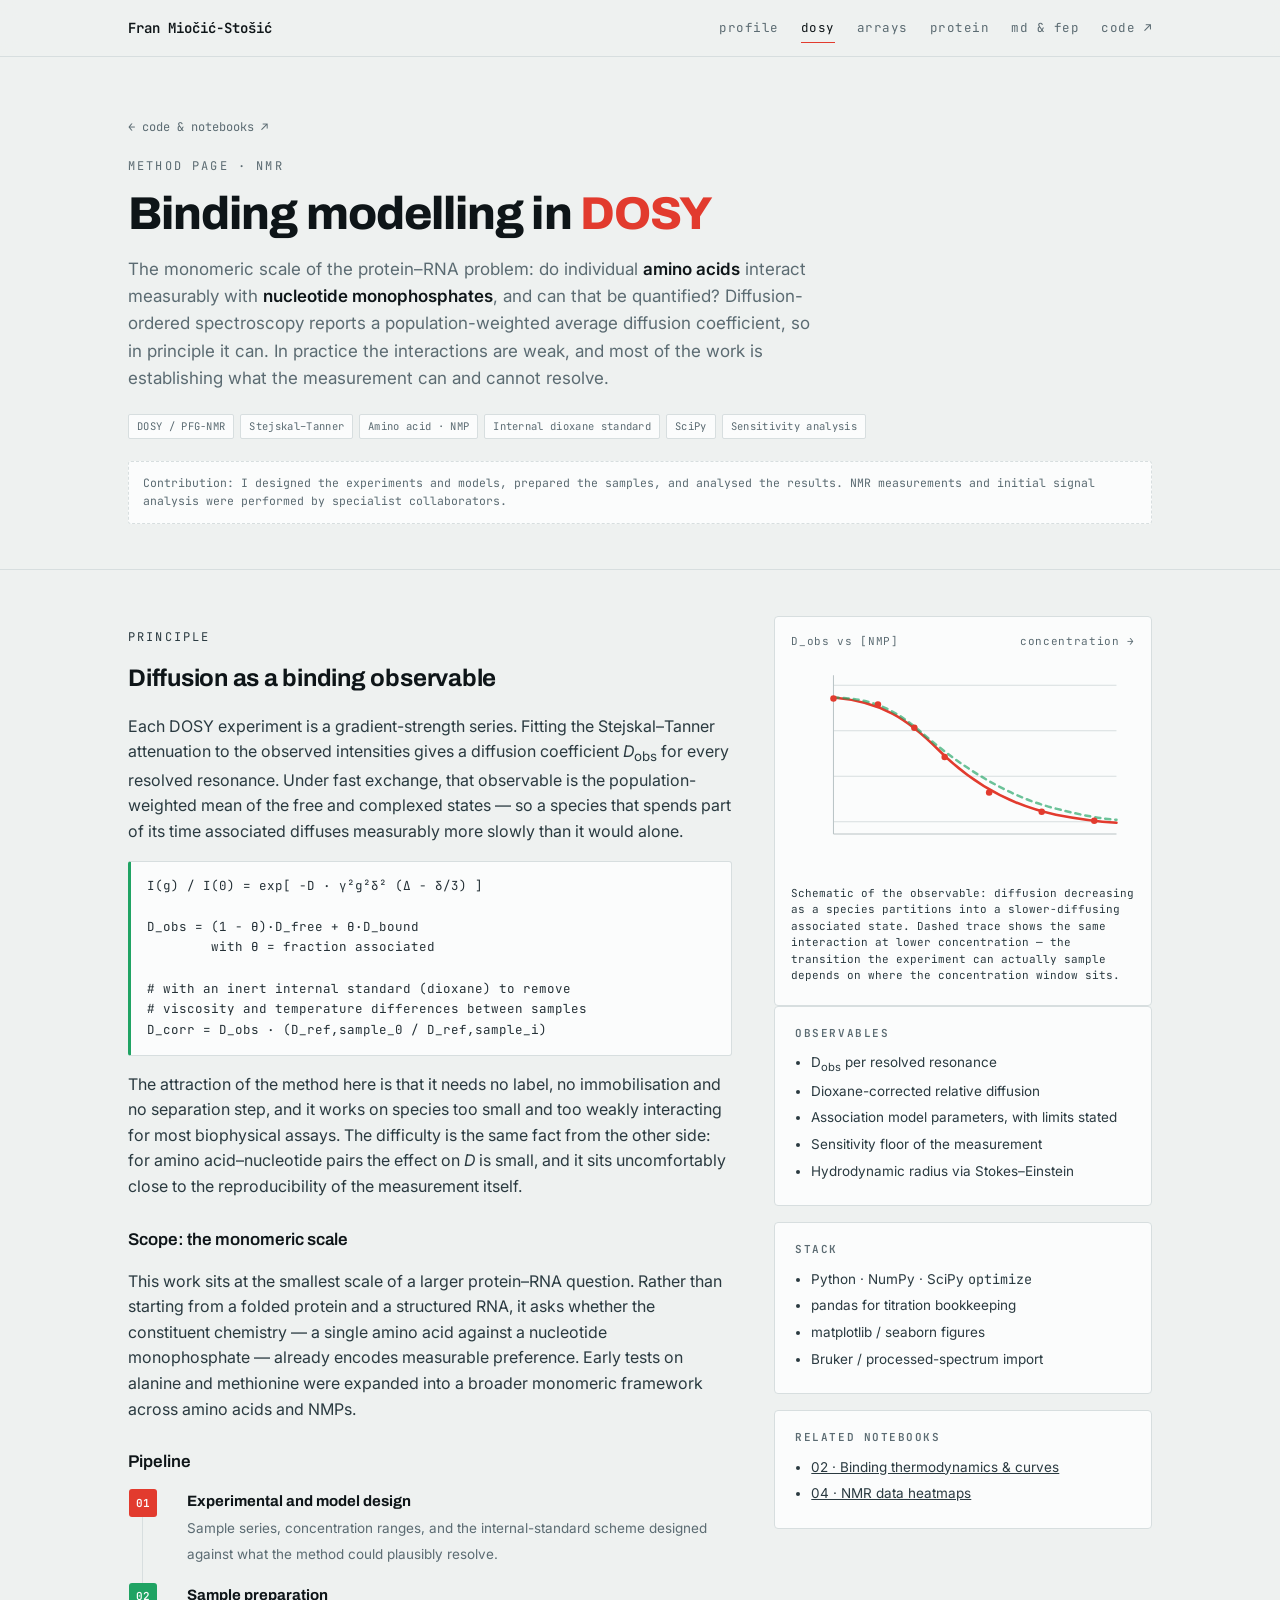
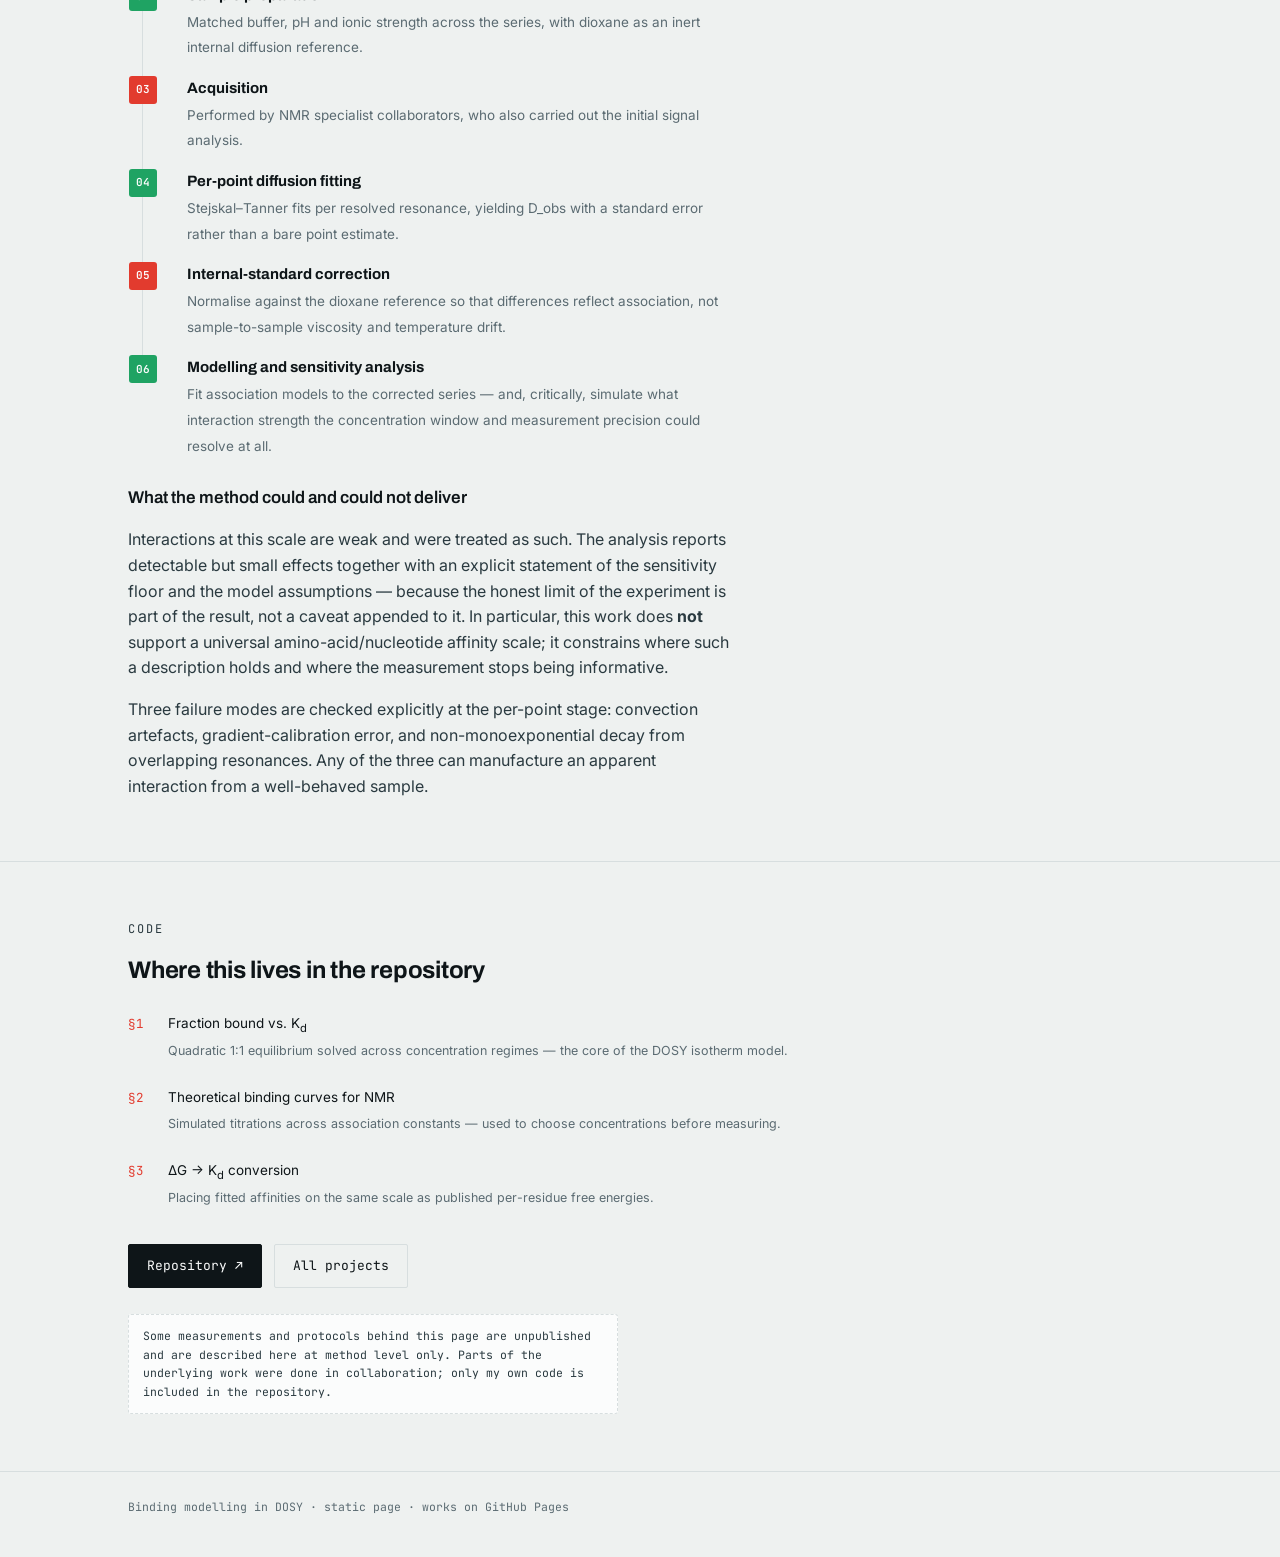
==== dosy-binding-modelling.html @ 75b1667c "Add files via upload" ====
<!doctype html>
<html lang="en">
<head>
<meta charset="utf-8">
<meta name="viewport" content="width=device-width, initial-scale=1">
<title>Binding modelling in DOSY — Fran Miočić-Stošić</title>
<meta name="description" content="Modelling weak amino-acid–nucleotide interactions by diffusion-ordered NMR: population-weighted diffusion coefficients, sensitivity limits, and explicit treatment of model boundaries.">
<link rel="preconnect" href="https://fonts.googleapis.com">
<link rel="preconnect" href="https://fonts.gstatic.com" crossorigin>
<link href="https://fonts.googleapis.com/css2?family=Archivo:wght@500;600;700;800&family=Inter:wght@400;500;600&family=JetBrains+Mono:wght@400;500;600&display=swap" rel="stylesheet">
<link rel="stylesheet" href="assets/site.css">
</head>
<body>

<div class="topbar"><div class="wrap">
  <a class="brandmark" href="index.html">Fran Miočić-Stošić</a>
  <nav class="navlinks">
    <a href="index.html">profile</a>
    <a class="here" href="dosy-binding-modelling.html">dosy</a>
    <a href="peptide-array-binding.html">arrays</a>
    <a href="protein-expression-purification.html">protein</a>
    <a href="md-free-energy-perturbation.html">md &amp; fep</a>
    <a class="hide-sm" href="https://franmiosto-hub.github.io/biophysics-portfolio/#work" target="_blank" rel="noopener noreferrer">code ↗</a>
  </nav>
</div></div>

<header class="pagehead"><div class="wrap">
  <a class="crumb" href="https://franmiosto-hub.github.io/biophysics-portfolio/" target="_blank" rel="noopener noreferrer">← code &amp; notebooks ↗</a>
  <p class="eyebrow" style="margin-top:18px">Method page · NMR</p>
  <h1>Binding modelling in <span class="accent">DOSY</span></h1>
  <p class="lede">The monomeric scale of the protein–RNA problem: do individual <strong>amino acids</strong> interact measurably with <strong>nucleotide monophosphates</strong>, and can that be quantified? Diffusion-ordered spectroscopy reports a population-weighted average diffusion coefficient, so in principle it can. In practice the interactions are weak, and most of the work is establishing what the measurement can and cannot resolve.</p>
  <div class="tags">
    <span class="tag">DOSY / PFG-NMR</span><span class="tag">Stejskal–Tanner</span>
    <span class="tag">Amino acid · NMP</span><span class="tag">Internal dioxane standard</span>
    <span class="tag">SciPy</span><span class="tag">Sensitivity analysis</span>
  </div>
  <p class="note" style="margin-top:22px">Contribution: I designed the experiments and models, prepared the samples, and analysed the results. NMR measurements and initial signal analysis were performed by specialist collaborators.</p>
</div></header>

<main>

<section class="section"><div class="wrap"><div class="cols">
  <div>
    <p class="eyebrow">Principle</p>
    <h2>Diffusion as a binding observable</h2>
    <p>Each DOSY experiment is a gradient-strength series. Fitting the Stejskal–Tanner attenuation to the observed intensities gives a diffusion coefficient <em>D</em><sub>obs</sub> for every resolved resonance. Under fast exchange, that observable is the population-weighted mean of the free and complexed states — so a species that spends part of its time associated diffuses measurably more slowly than it would alone.</p>

    <pre class="code-block">I(g) / I(0) = exp[ -D · γ²g²δ² (Δ - δ/3) ]

D_obs = (1 - θ)·D_free + θ·D_bound
        with θ = fraction associated

# with an inert internal standard (dioxane) to remove
# viscosity and temperature differences between samples
D_corr = D_obs · (D_ref,sample_0 / D_ref,sample_i)</pre>

    <p>The attraction of the method here is that it needs no label, no immobilisation and no separation step, and it works on species too small and too weakly interacting for most biophysical assays. The difficulty is the same fact from the other side: for amino acid–nucleotide pairs the effect on <em>D</em> is small, and it sits uncomfortably close to the reproducibility of the measurement itself.</p>

    <h3>Scope: the monomeric scale</h3>
    <p>This work sits at the smallest scale of a larger protein–RNA question. Rather than starting from a folded protein and a structured RNA, it asks whether the constituent chemistry — a single amino acid against a nucleotide monophosphate — already encodes measurable preference. Early tests on alanine and methionine were expanded into a broader monomeric framework across amino acids and NMPs.</p>

    <h3>Pipeline</h3>
    <ol class="steps">
      <li><b>Experimental and model design</b><span>Sample series, concentration ranges, and the internal-standard scheme designed against what the method could plausibly resolve.</span></li>
      <li class="alt"><b>Sample preparation</b><span>Matched buffer, pH and ionic strength across the series, with dioxane as an inert internal diffusion reference.</span></li>
      <li><b>Acquisition</b><span>Performed by NMR specialist collaborators, who also carried out the initial signal analysis.</span></li>
      <li class="alt"><b>Per-point diffusion fitting</b><span>Stejskal–Tanner fits per resolved resonance, yielding D_obs with a standard error rather than a bare point estimate.</span></li>
      <li><b>Internal-standard correction</b><span>Normalise against the dioxane reference so that differences reflect association, not sample-to-sample viscosity and temperature drift.</span></li>
      <li class="alt"><b>Modelling and sensitivity analysis</b><span>Fit association models to the corrected series — and, critically, simulate what interaction strength the concentration window and measurement precision could resolve at all.</span></li>
    </ol>

    <h3>What the method could and could not deliver</h3>
    <p>Interactions at this scale are weak and were treated as such. The analysis reports detectable but small effects together with an explicit statement of the sensitivity floor and the model assumptions — because the honest limit of the experiment is part of the result, not a caveat appended to it. In particular, this work does <strong>not</strong> support a universal amino-acid/nucleotide affinity scale; it constrains where such a description holds and where the measurement stops being informative.</p>

    <p>Three failure modes are checked explicitly at the per-point stage: convection artefacts, gradient-calibration error, and non-monoexponential decay from overlapping resonances. Any of the three can manufacture an apparent interaction from a well-behaved sample.</p>
  </div>

  <aside>
    <div class="figure">
      <div class="figlabel"><span>D_obs vs [NMP]</span><span>concentration →</span></div>
      <svg viewBox="0 0 340 210" width="100%" role="img" aria-label="Schematic DOSY association curve">
        <g class="grid">
          <line x1="42" y1="28" x2="322" y2="28"/><line x1="42" y1="73" x2="322" y2="73"/>
          <line x1="42" y1="118" x2="322" y2="118"/><line x1="42" y1="163" x2="322" y2="163"/>
        </g>
        <line class="axis" x1="42" y1="175" x2="322" y2="175"/>
        <line class="axis" x1="42" y1="18" x2="42" y2="175"/>
        <path class="curve c5" d="M42 40 C 90 44, 116 62, 146 92 C 176 122, 214 146, 262 156 C 288 161, 306 163, 322 164"/>
        <path class="curve c3" style="stroke-dasharray:5 5;opacity:.65" d="M42 40 C 78 41, 100 50, 126 72 C 158 100, 206 136, 262 150 C 290 157, 306 160, 322 161"/>
        <g fill="var(--cy5)">
          <circle cx="42" cy="41" r="3.2"/><circle cx="86" cy="47" r="3.2"/><circle cx="122" cy="70" r="3.2"/>
          <circle cx="152" cy="99" r="3.2"/><circle cx="196" cy="134" r="3.2"/><circle cx="248" cy="153" r="3.2"/>
          <circle cx="300" cy="162" r="3.2"/>
        </g>
      </svg>
      <p class="figcap">Schematic of the observable: diffusion decreasing as a species partitions into a slower-diffusing associated state. Dashed trace shows the same interaction at lower concentration — the transition the experiment can actually sample depends on where the concentration window sits.</p>
    </div>

    <div class="panel">
      <h4>Observables</h4>
      <ul>
        <li>D<sub>obs</sub> per resolved resonance</li>
        <li>Dioxane-corrected relative diffusion</li>
        <li>Association model parameters, with limits stated</li>
        <li>Sensitivity floor of the measurement</li>
        <li>Hydrodynamic radius via Stokes–Einstein</li>
      </ul>
    </div>

    <div class="panel">
      <h4>Stack</h4>
      <ul>
        <li>Python · NumPy · SciPy <span class="mono">optimize</span></li>
        <li>pandas for titration bookkeeping</li>
        <li>matplotlib / seaborn figures</li>
        <li>Bruker / processed-spectrum import</li>
      </ul>
    </div>

    <div class="panel">
      <h4>Related notebooks</h4>
      <ul>
        <li><a href="https://github.com/franmiosto-hub/biophysics-portfolio/blob/main/02_binding_thermodynamics_and_curves.ipynb" target="_blank" rel="noopener noreferrer">02 · Binding thermodynamics &amp; curves</a></li>
        <li><a href="https://github.com/franmiosto-hub/biophysics-portfolio/blob/main/04_sequence_structure_utilities.ipynb" target="_blank" rel="noopener noreferrer">04 · NMR data heatmaps</a></li>
      </ul>
    </div>
  </aside>
</div></div></section>

<hr class="rule">

<section class="section"><div class="wrap">
  <p class="eyebrow">Code</p>
  <h2>Where this lives in the repository</h2>
  <div class="nblist">
    <a href="https://github.com/franmiosto-hub/biophysics-portfolio/blob/main/02_binding_thermodynamics_and_curves.ipynb" target="_blank" rel="noopener noreferrer">
      <span class="nb-name">§1</span>
      <span><span class="nb-title">Fraction bound vs. K<sub>d</sub></span><br><span class="nb-desc">Quadratic 1:1 equilibrium solved across concentration regimes — the core of the DOSY isotherm model.</span></span>
    </a>
    <a href="https://github.com/franmiosto-hub/biophysics-portfolio/blob/main/02_binding_thermodynamics_and_curves.ipynb" target="_blank" rel="noopener noreferrer">
      <span class="nb-name">§2</span>
      <span><span class="nb-title">Theoretical binding curves for NMR</span><br><span class="nb-desc">Simulated titrations across association constants — used to choose concentrations before measuring.</span></span>
    </a>
    <a href="https://github.com/franmiosto-hub/biophysics-portfolio/blob/main/02_binding_thermodynamics_and_curves.ipynb" target="_blank" rel="noopener noreferrer">
      <span class="nb-name">§3</span>
      <span><span class="nb-title">ΔG → K<sub>d</sub> conversion</span><br><span class="nb-desc">Placing fitted affinities on the same scale as published per-residue free energies.</span></span>
    </a>
  </div>
  <div class="cta-row">
    <a class="btn" href="https://github.com/franmiosto-hub/biophysics-portfolio" target="_blank" rel="noopener noreferrer">Repository ↗</a>
    <a class="btn ghost" href="https://franmiosto-hub.github.io/biophysics-portfolio/#work" target="_blank" rel="noopener noreferrer">All projects</a>
  </div>
  <p class="note">Some measurements and protocols behind this page are unpublished and are described here at method level only. Parts of the underlying work were done in collaboration; only my own code is included in the repository.</p>
</div></section>

</main>

<footer><div class="wrap">Binding modelling in DOSY · static page · works on GitHub Pages</div></footer>
</body>
</html>
---- assets/site.css ----
/* Shared styles for biophysics-portfolio subpages.
   Palette and typography mirror index.html. */
:root{
  --bench:#eef1f0; --paper:#fbfcfc; --ink:#0e1518; --muted:#5b6b72;
  --hair:#d7dedf; --cy5:#e23b2e; --cy3:#1fa363;
  --display:'Archivo',system-ui,sans-serif; --body:'Inter',system-ui,sans-serif; --mono:'JetBrains Mono',monospace;
}
*{box-sizing:border-box}
html{scroll-behavior:smooth}
body{margin:0;background:var(--bench);color:var(--ink);font-family:var(--body);line-height:1.6;-webkit-font-smoothing:antialiased}
a{color:inherit}
.wrap{max-width:1080px;margin:0 auto;padding:0 28px}
.mono{font-family:var(--mono)}
.eyebrow{font-family:var(--mono);font-size:12px;letter-spacing:.18em;text-transform:uppercase;color:var(--muted)}

/* topbar */
.topbar{position:sticky;top:0;z-index:20;background:rgba(238,241,240,.82);backdrop-filter:blur(8px);border-bottom:1px solid var(--hair)}
.topbar .wrap{display:flex;align-items:center;justify-content:space-between;height:56px}
.brandmark{font-family:var(--mono);font-weight:600;font-size:14px;text-decoration:none}
.navlinks{display:flex;gap:22px;font-family:var(--mono);font-size:12.5px;letter-spacing:.04em}
.navlinks a{color:var(--muted);text-decoration:none;padding:4px 0;border-bottom:1px solid transparent;transition:.15s}
.navlinks a:hover,.navlinks a:focus-visible{color:var(--ink);border-color:var(--cy5)}
.navlinks a.here{color:var(--ink);border-color:var(--cy5)}
@media(max-width:760px){.navlinks{gap:14px;font-size:11.5px}}
@media(max-width:560px){.navlinks a.hide-sm{display:none}}

/* page header */
.pagehead{padding:56px 0 34px;border-bottom:1px solid var(--hair)}
.crumb{font-family:var(--mono);font-size:12px;color:var(--muted);text-decoration:none}
.crumb:hover{color:var(--cy5)}
.pagehead h1{font-family:var(--display);font-weight:800;font-size:clamp(28px,4.4vw,46px);line-height:1.05;letter-spacing:-.02em;margin:14px 0 0;max-width:22ch}
.pagehead h1 .accent{color:var(--cy5)}
.lede{font-size:17px;color:var(--muted);max-width:62ch;margin:18px 0 0}
.lede strong{color:var(--ink);font-weight:600}
.tags{display:flex;flex-wrap:wrap;gap:6px;margin-top:22px}
.tag{font-family:var(--mono);font-size:10.5px;letter-spacing:.03em;color:var(--muted);border:1px solid var(--hair);border-radius:2px;padding:3px 8px;background:var(--paper)}

/* content */
.section{padding:46px 0}
.section h2{font-family:var(--display);font-weight:700;font-size:24px;letter-spacing:-.01em;margin:0 0 4px}
.section h3{font-family:var(--display);font-weight:600;font-size:17px;margin:26px 0 6px}
.section p{max-width:70ch;color:#2a3a40}
.rule{border:none;border-top:1px solid var(--hair);margin:0}

/* two-column layout */
.cols{display:grid;grid-template-columns:1.6fr 1fr;gap:42px;align-items:start}
@media(max-width:860px){.cols{grid-template-columns:1fr;gap:28px}}

/* side panel */
.panel{background:var(--paper);border:1px solid var(--hair);border-radius:4px;padding:18px 20px}
.panel h4{font-family:var(--mono);font-size:11px;letter-spacing:.14em;text-transform:uppercase;color:var(--muted);margin:0 0 10px;font-weight:600}
.panel ul{margin:0;padding-left:16px;font-size:13.5px;color:#2a3a40}
.panel ul li{margin-bottom:5px}
.panel + .panel{margin-top:16px}

/* step list */
.steps{counter-reset:step;list-style:none;padding:0;margin:14px 0 0}
.steps li{counter-increment:step;position:relative;padding:0 0 16px 44px;border-left:1px solid var(--hair);margin-left:14px}
.steps li:last-child{border-left-color:transparent;padding-bottom:0}
.steps li::before{content:counter(step,decimal-leading-zero);position:absolute;left:-14px;top:0;width:28px;height:28px;display:grid;place-items:center;border-radius:3px;background:var(--cy5);color:var(--paper);font-family:var(--mono);font-size:11px;font-weight:600}
.steps li.alt::before{background:var(--cy3)}
.steps b{font-family:var(--display);font-size:15px;display:block;margin-bottom:2px}
.steps span{font-size:13.5px;color:var(--muted)}

/* code block */
pre.code-block{background:var(--paper);border:1px solid var(--hair);border-left:3px solid var(--cy3);border-radius:3px;padding:14px 16px;overflow-x:auto;font-family:var(--mono);font-size:12.5px;line-height:1.65;color:#243036;margin:14px 0}

/* figure */
.figure{background:var(--paper);border:1px solid var(--hair);border-radius:4px;padding:16px 16px 10px}
.figure .figlabel{display:flex;justify-content:space-between;font-family:var(--mono);font-size:11px;color:var(--muted);letter-spacing:.06em;margin-bottom:6px}
.figcap{font-family:var(--mono);font-size:11px;color:var(--muted);margin-top:8px;line-height:1.5}
svg .grid{stroke:var(--hair);stroke-width:1}
svg .axis{stroke:#b9c3c5;stroke-width:1}
svg .curve{fill:none;stroke-width:2.5;stroke-linecap:round}
svg .c5{stroke:var(--cy5)} svg .c3{stroke:var(--cy3)}

/* notebook links */
.nblist{display:grid;gap:2px;margin-top:10px}
.nblist a{display:flex;gap:14px;align-items:baseline;text-decoration:none;padding:10px;margin-left:-10px;border-radius:3px;transition:background .12s}
.nblist a:hover,.nblist a:focus-visible{background:var(--paper)}
.nblist .nb-name{font-family:var(--mono);font-size:12.5px;color:var(--cy5);flex:0 0 auto;width:26px}
.nblist .nb-title{font-size:13.5px}
.nblist .nb-desc{color:var(--muted);font-size:12.5px}

.btn{font-family:var(--mono);font-size:13px;text-decoration:none;padding:11px 18px;border-radius:2px;border:1px solid var(--ink);background:var(--ink);color:var(--paper);transition:.15s;display:inline-block}
.btn:hover,.btn:focus-visible{background:transparent;color:var(--ink)}
.btn.ghost{background:transparent;color:var(--ink);border-color:var(--hair)}
.btn.ghost:hover,.btn.ghost:focus-visible{border-color:var(--cy5);color:var(--cy5)}
.cta-row{display:flex;flex-wrap:wrap;gap:12px;margin-top:24px}

.note{margin-top:26px;font-family:var(--mono);font-size:11.5px;color:var(--muted);background:var(--paper);border:1px dashed var(--hair);border-radius:3px;padding:12px 14px;line-height:1.6}
footer{padding:26px 0 40px;font-family:var(--mono);font-size:11.5px;color:var(--muted);border-top:1px solid var(--hair)}
:focus-visible{outline:2px solid var(--cy5);outline-offset:2px}
@media (prefers-reduced-motion:reduce){*{animation:none!important;transition:none!important}}
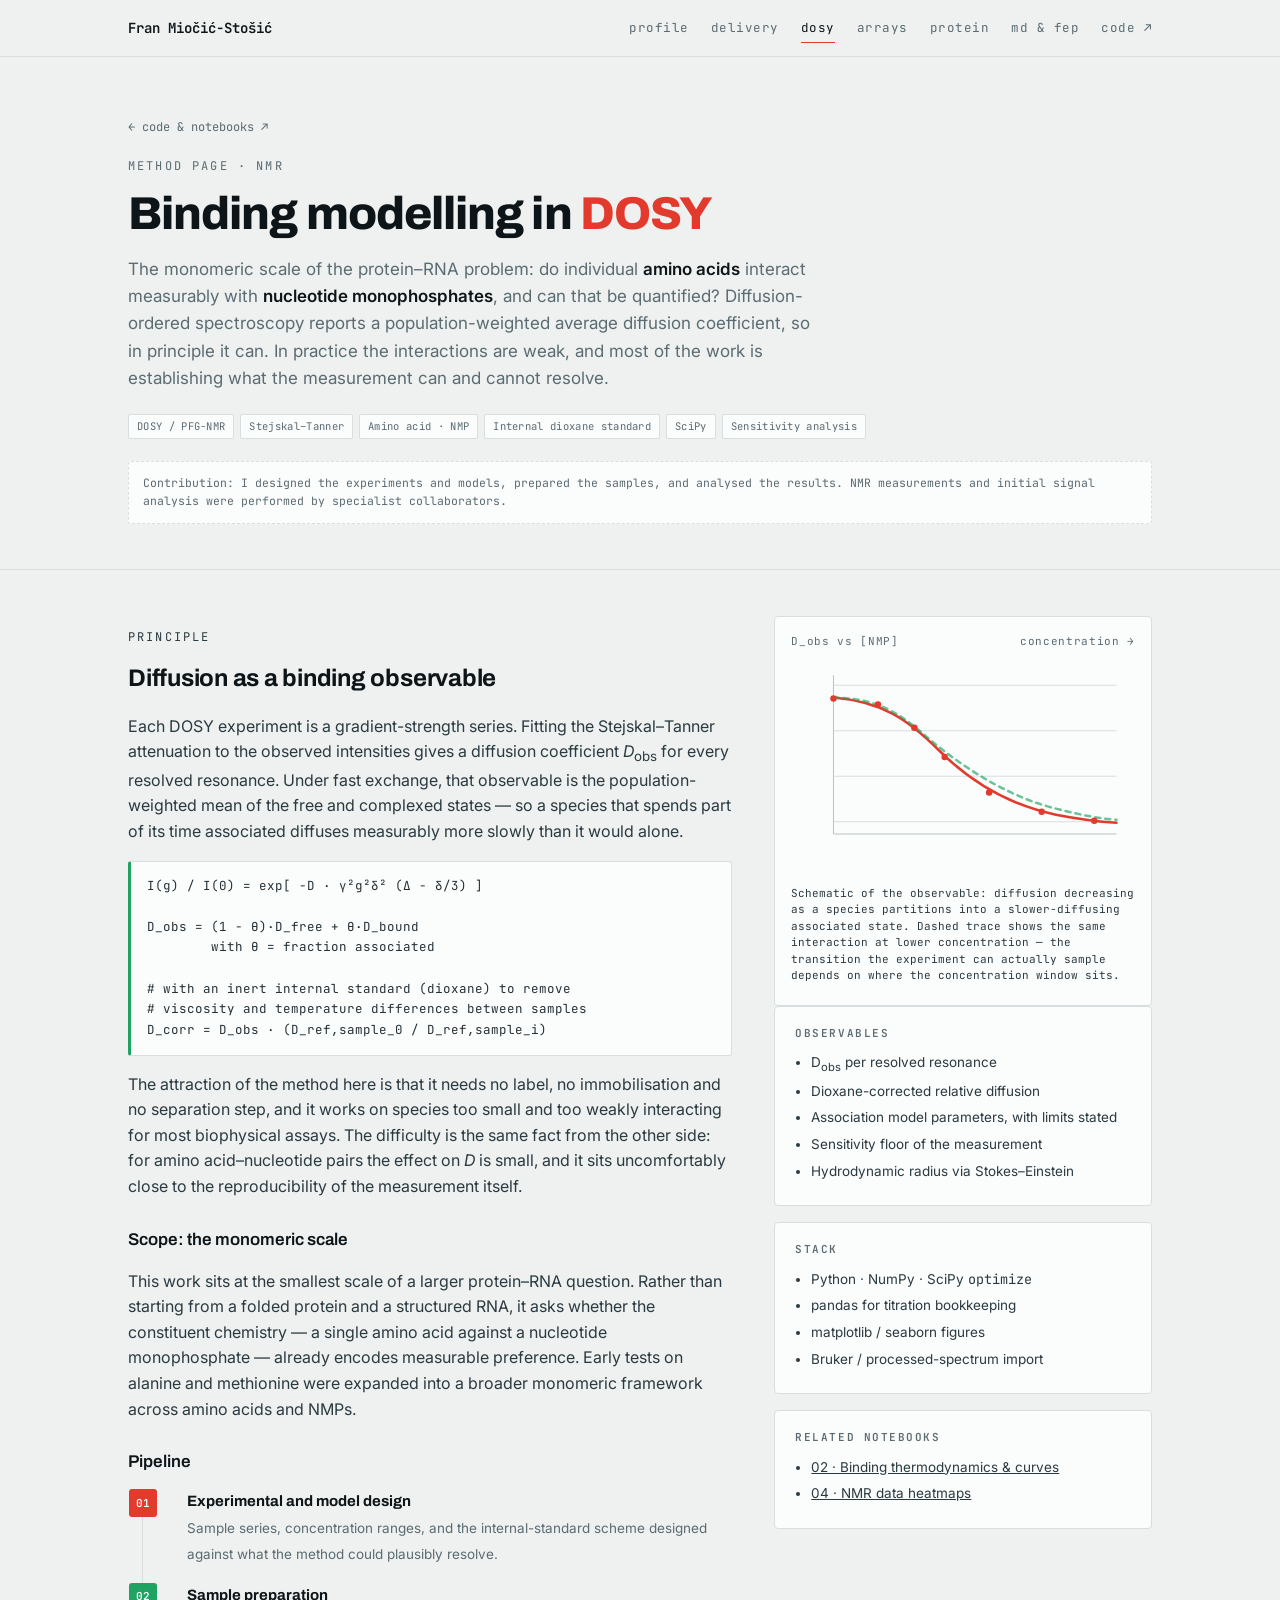
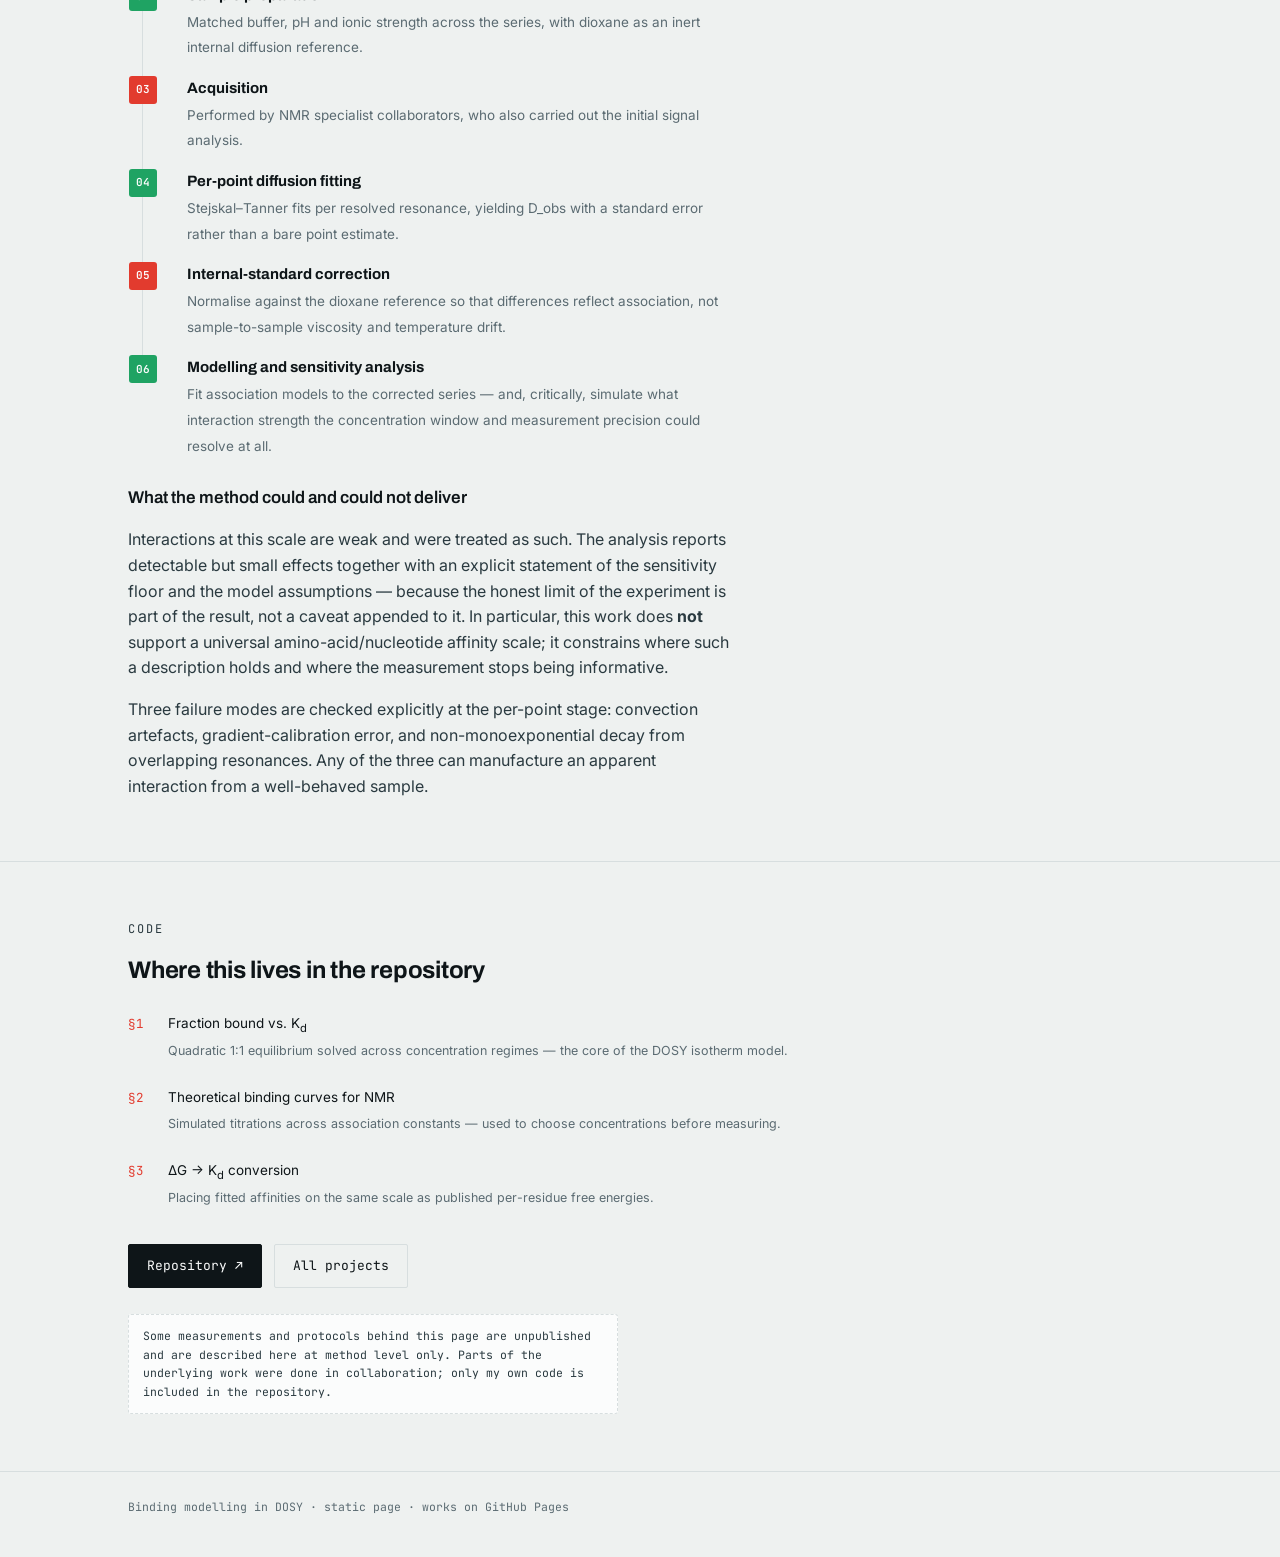
==== commit e4674492: "Adding leadership and delivery" ====
--- a/dosy-binding-modelling.html
+++ b/dosy-binding-modelling.html
@@ -16,6 +16,7 @@
   <a class="brandmark" href="index.html">Fran Miočić-Stošić</a>
   <nav class="navlinks">
     <a href="index.html">profile</a>
+    <a href="leadership-delivery.html">delivery</a>
     <a class="here" href="dosy-binding-modelling.html">dosy</a>
     <a href="peptide-array-binding.html">arrays</a>
     <a href="protein-expression-purification.html">protein</a>
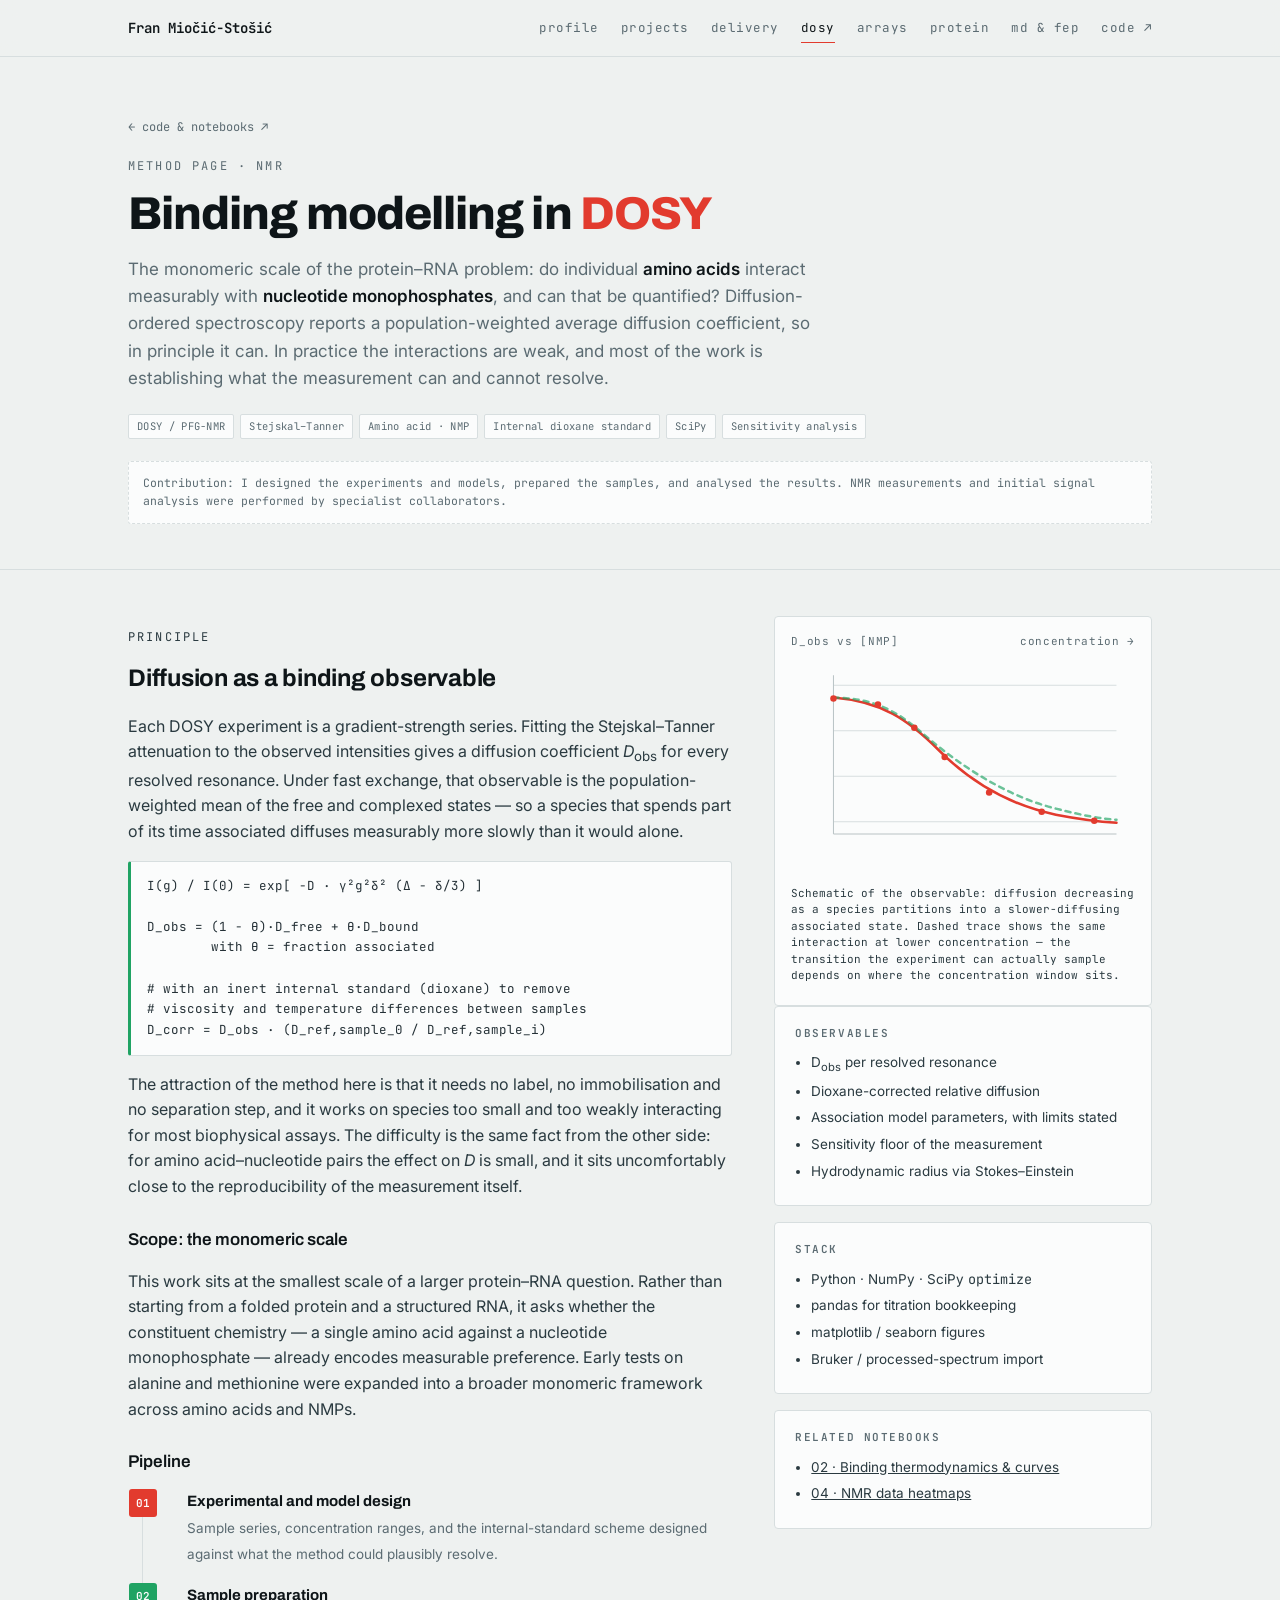
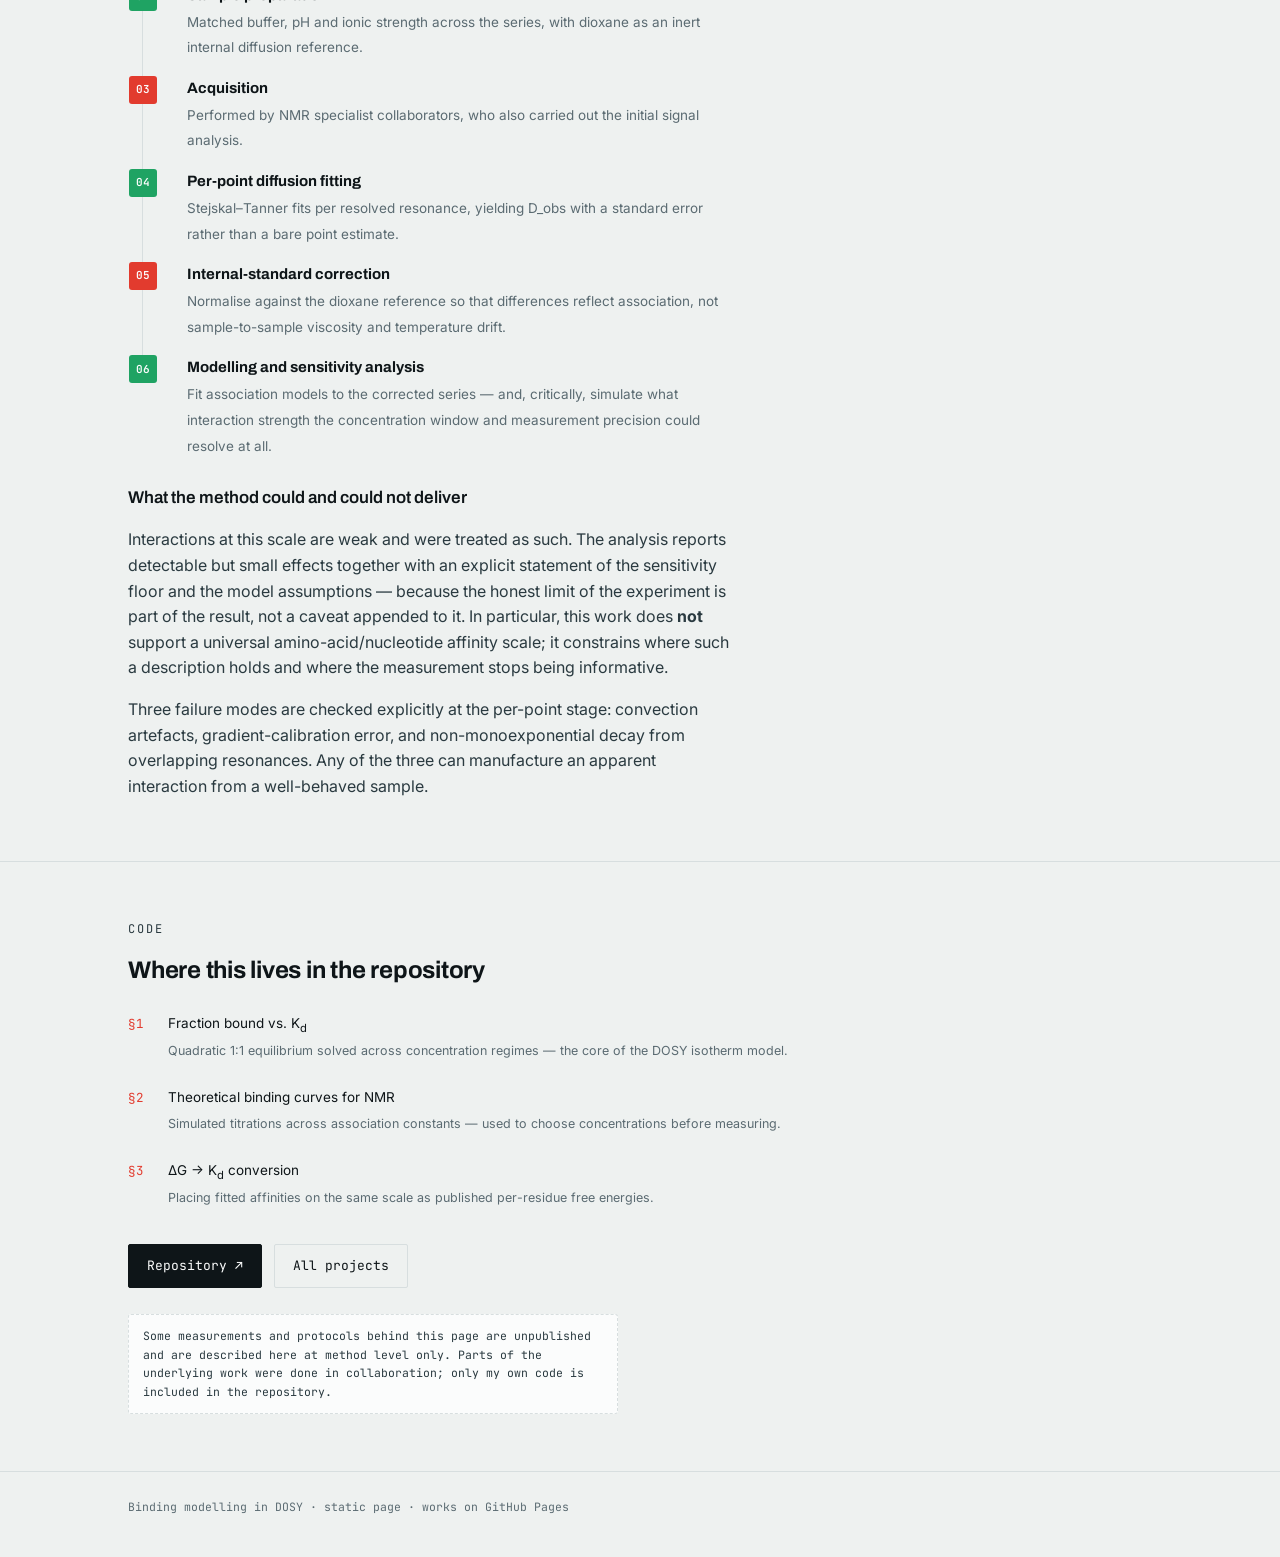
==== commit f26f7720: "Add research projects page New projects.html with five research projects (bachelor's thesis, France " ====
--- a/dosy-binding-modelling.html
+++ b/dosy-binding-modelling.html
@@ -16,6 +16,7 @@
   <a class="brandmark" href="index.html">Fran Miočić-Stošić</a>
   <nav class="navlinks">
     <a href="index.html">profile</a>
+    <a href="projects.html">projects</a>
     <a href="leadership-delivery.html">delivery</a>
     <a class="here" href="dosy-binding-modelling.html">dosy</a>
     <a href="peptide-array-binding.html">arrays</a>
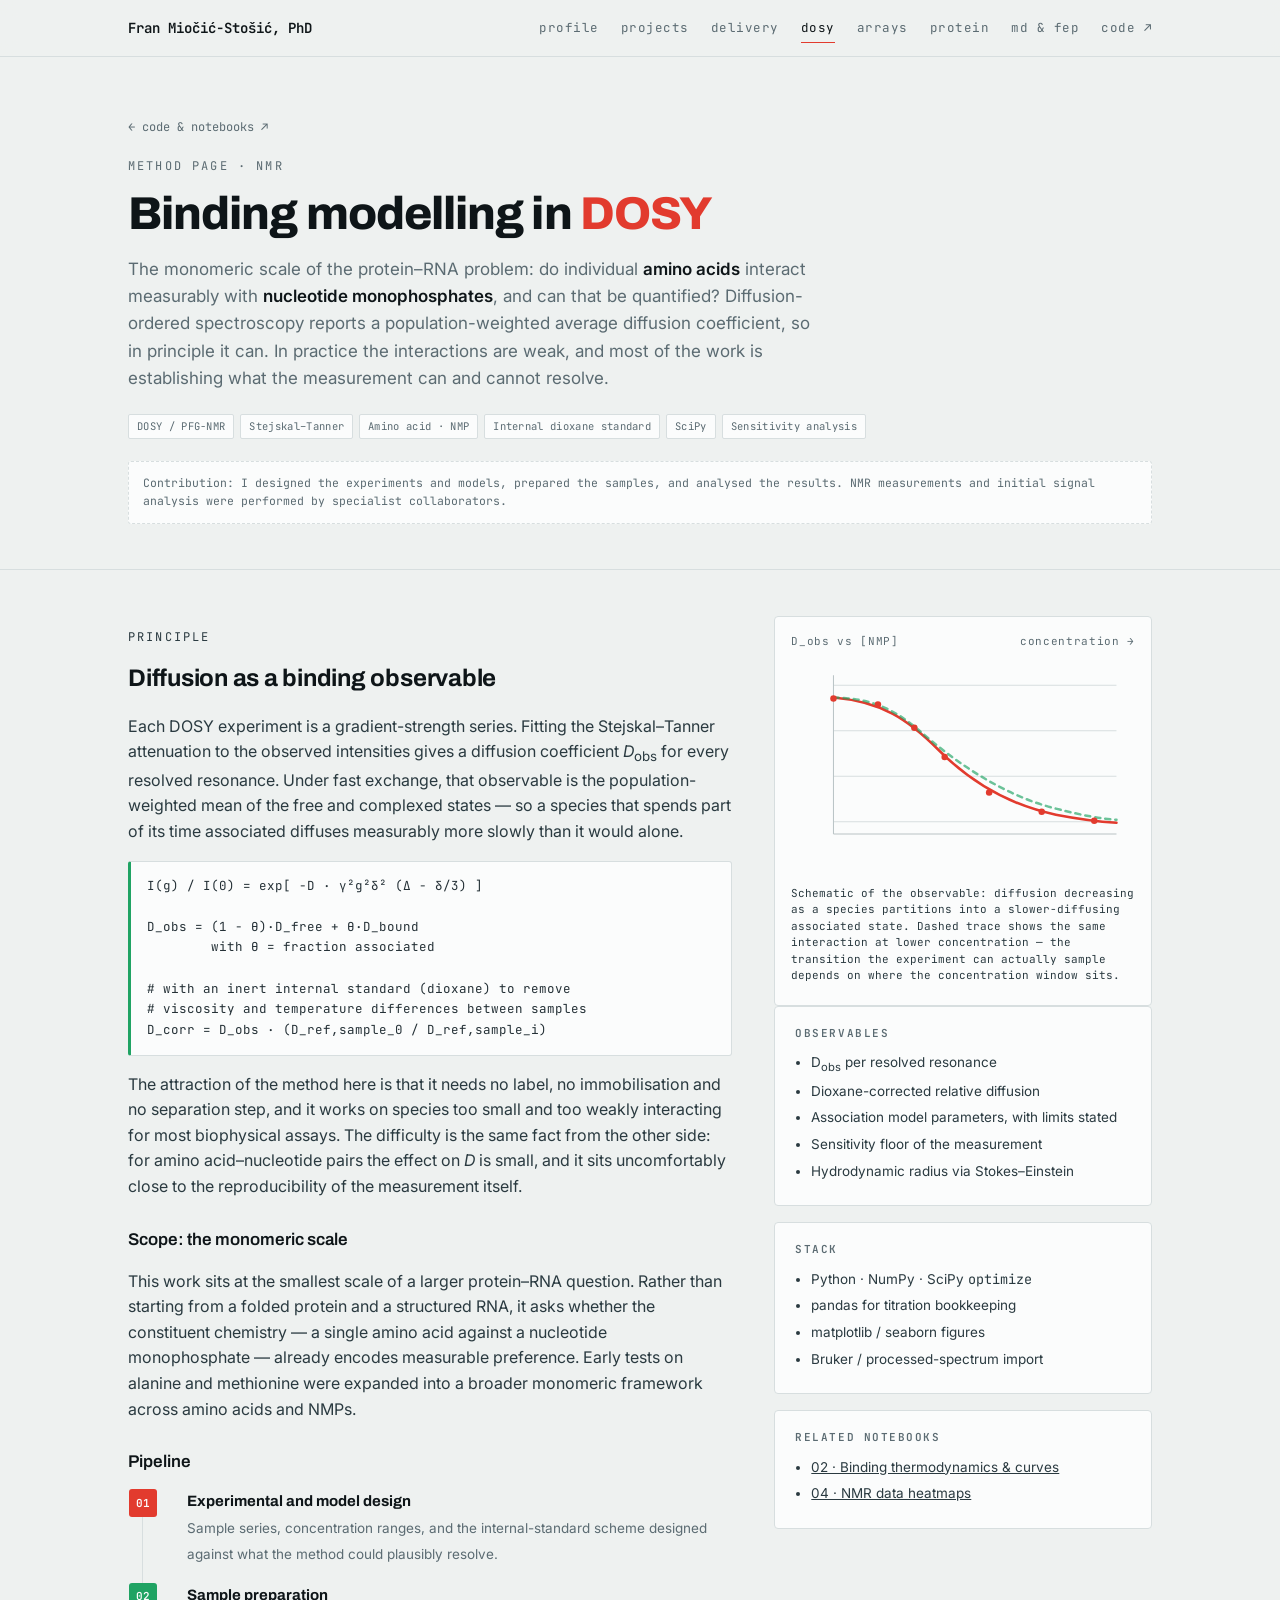
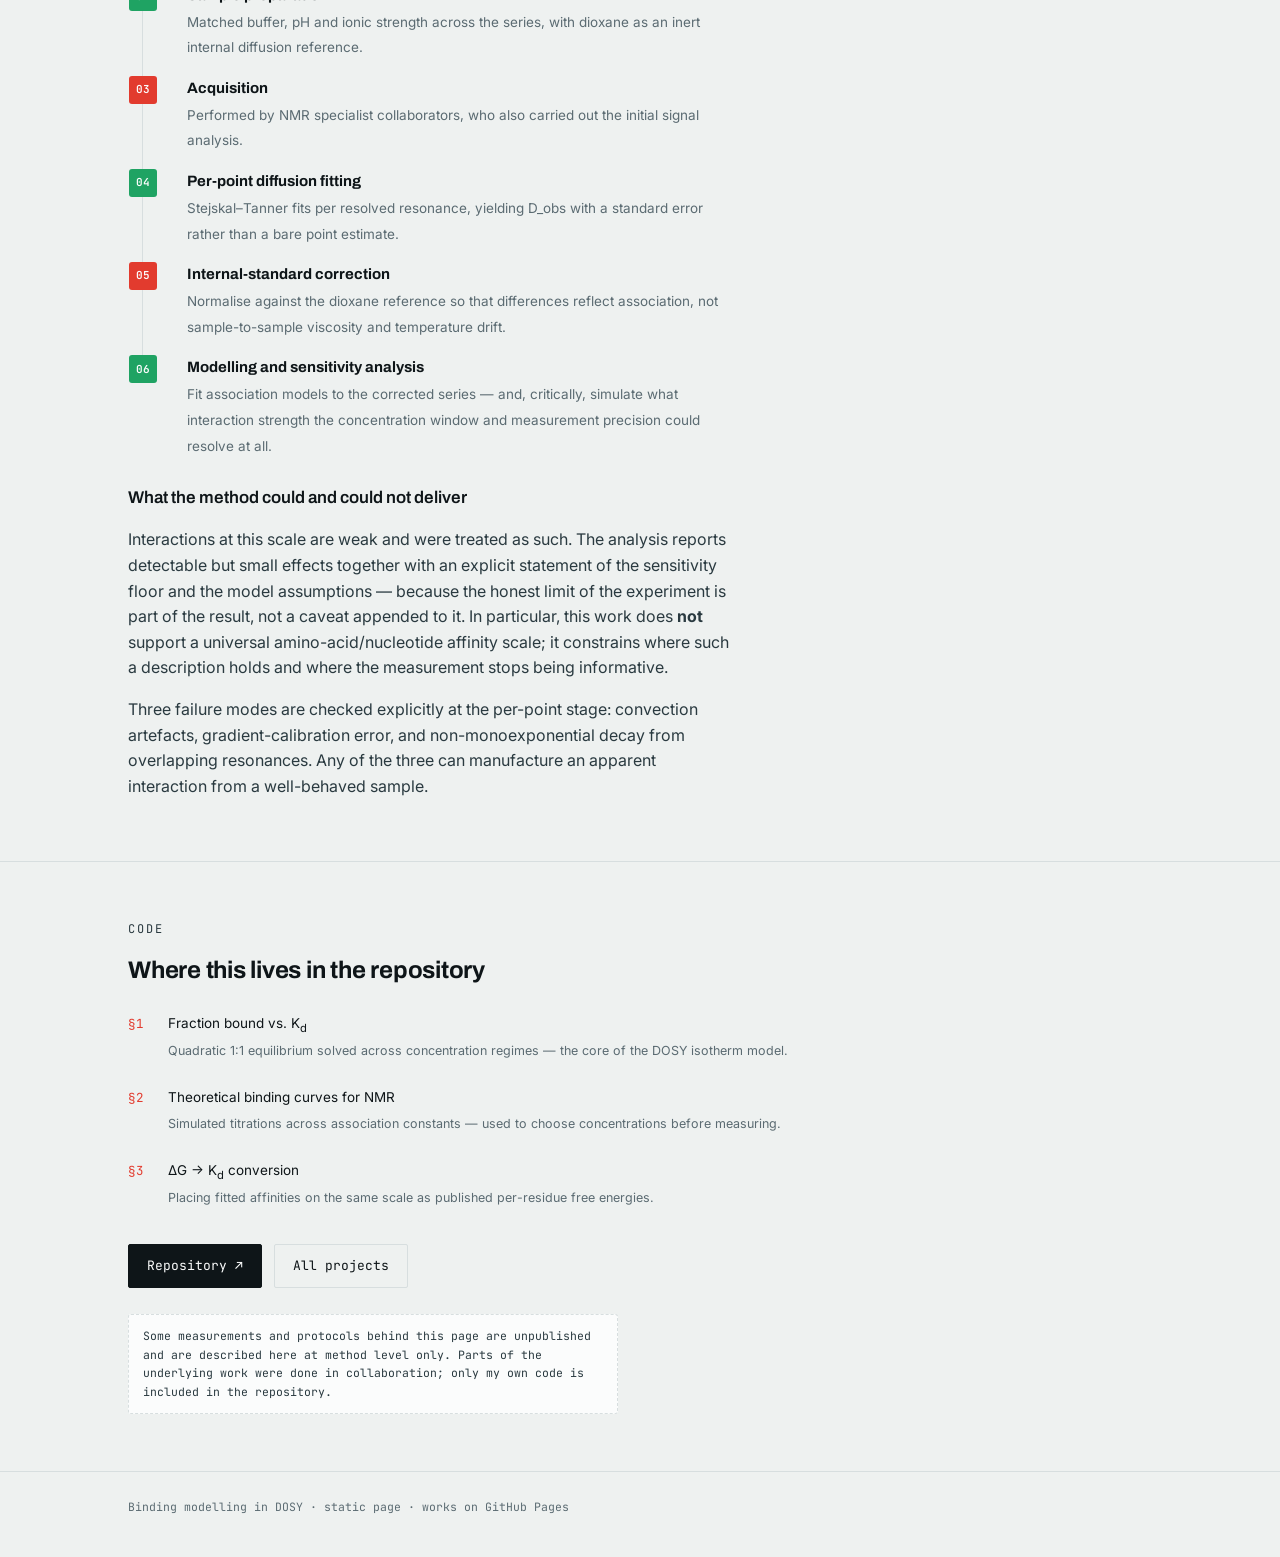
==== commit 050f9b97: "Add PhD after name across the site Co-Authored-By: Claude Sonnet 5.5 <noreply@anthropic.com> Claude-" ====
--- a/dosy-binding-modelling.html
+++ b/dosy-binding-modelling.html
@@ -3,7 +3,7 @@
 <head>
 <meta charset="utf-8">
 <meta name="viewport" content="width=device-width, initial-scale=1">
-<title>Binding modelling in DOSY — Fran Miočić-Stošić</title>
+<title>Binding modelling in DOSY — Fran Miočić-Stošić, PhD</title>
 <meta name="description" content="Modelling weak amino-acid–nucleotide interactions by diffusion-ordered NMR: population-weighted diffusion coefficients, sensitivity limits, and explicit treatment of model boundaries.">
 <link rel="preconnect" href="https://fonts.googleapis.com">
 <link rel="preconnect" href="https://fonts.gstatic.com" crossorigin>
@@ -13,7 +13,7 @@
 <body>
 
 <div class="topbar"><div class="wrap">
-  <a class="brandmark" href="index.html">Fran Miočić-Stošić</a>
+  <a class="brandmark" href="index.html">Fran Miočić-Stošić, PhD</a>
   <nav class="navlinks">
     <a href="index.html">profile</a>
     <a href="projects.html">projects</a>
